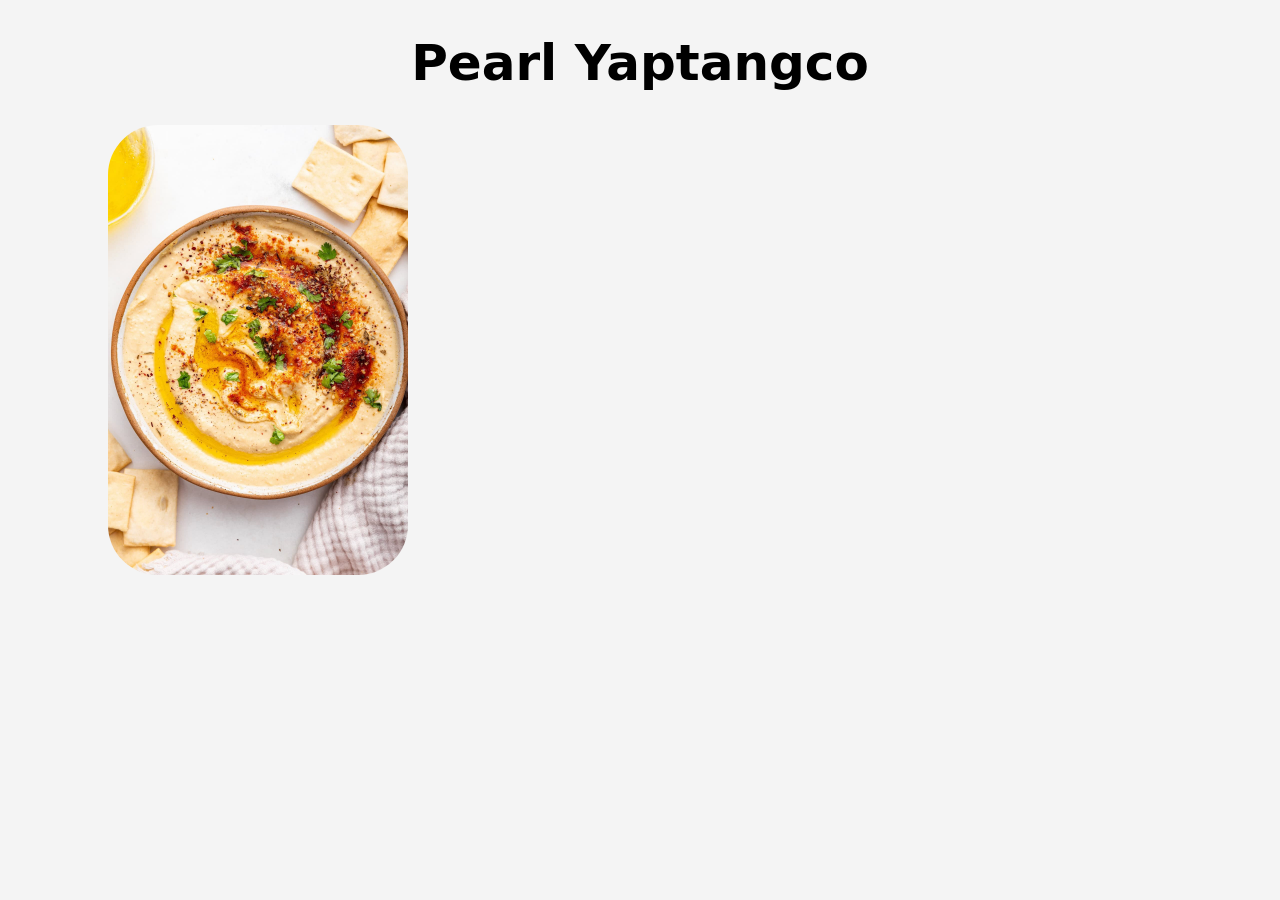
==== index.html @ df002f91 "Initial commit" ====
<!DOCTYPE html>
<html>
    <body>
        <link rel="stylesheet" href="style.css">
        <h1 style="text-align: center; font-size: 50px;">Pearl Yaptangco</h1>
        <img style="height: 450px; width: auto; margin-left: 100px; border-radius: 50px;" src="hummus.jpg" alt="hummus">
    </body>
</html>
---- style.css ----
body {
font-family: system-ui;
background-color: #f4f4f4;
}
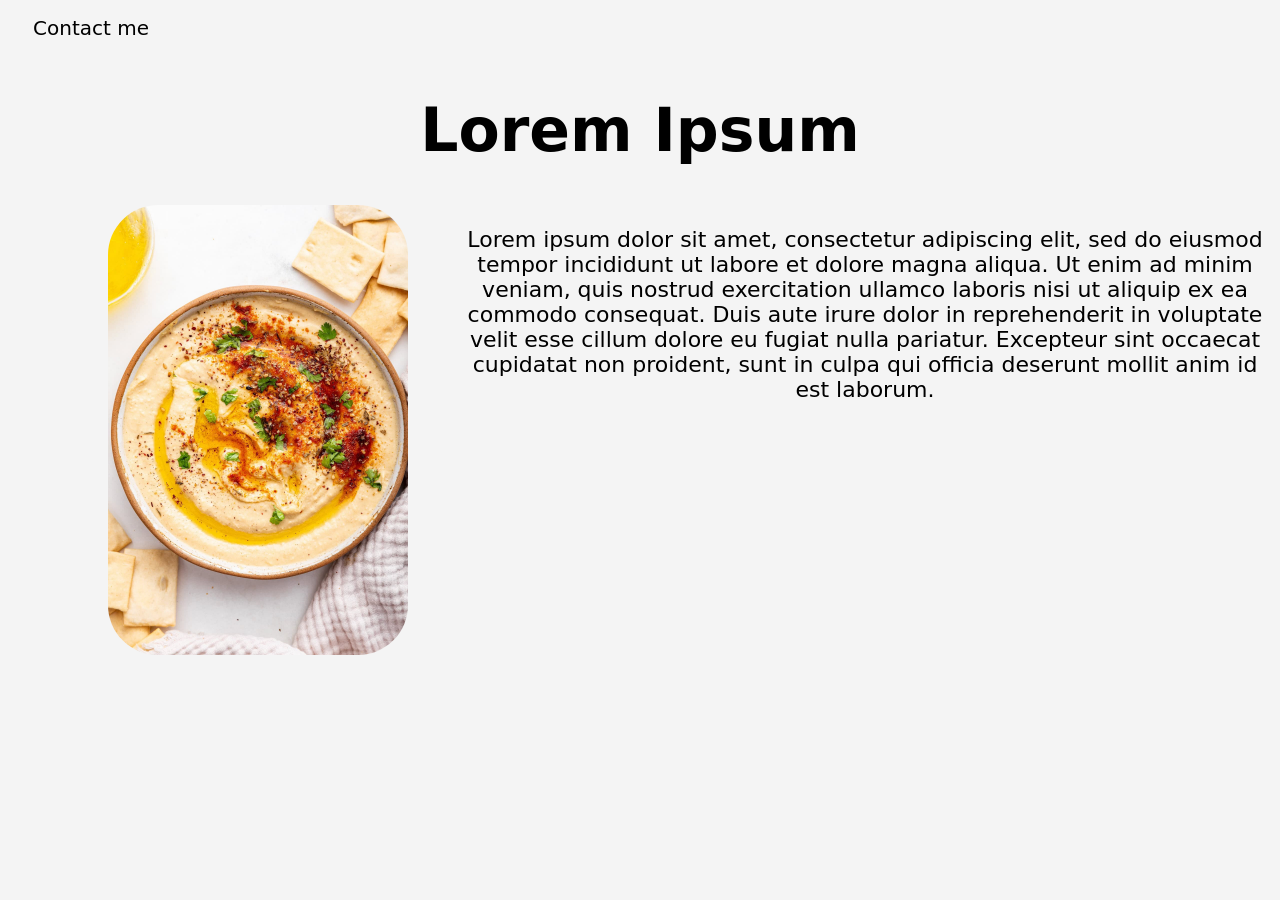
==== commit 5da33d3f: "Add index.html style.css contactMe.html" ====
--- a/index.html
+++ b/index.html
@@ -1,8 +1,13 @@
 <!DOCTYPE html>
 <html>
+    <head></head>
     <body>
         <link rel="stylesheet" href="style.css">
-        <h1 style="text-align: center; font-size: 50px;">Pearl Yaptangco</h1>
-        <img style="height: 450px; width: auto; margin-left: 100px; border-radius: 50px;" src="hummus.jpg" alt="hummus">
+        <p><a style="font-size: 20px; text-decoration: none; color: black; margin-top: 10px; margin-left: 25px;" href="contactMe.html">Contact me</a></p>
+        <h1 style="text-align: center; font-size: 60px; margin-top: 55px;">Lorem Ipsum</h1> 
+    <div class="container">
+        <img style="height: 450px; width: auto; margin-left: 100px; border-radius: 50px;" src="hummus.jpg" alt="hummus"> 
+          <p style="font-size: 22px; margin-left: 50px; width: 820px; text-align: center; " ">Lorem ipsum dolor sit amet, consectetur adipiscing elit, sed do eiusmod tempor incididunt ut labore et dolore magna aliqua. Ut enim ad minim veniam, quis nostrud exercitation ullamco laboris nisi ut aliquip ex ea commodo consequat. Duis aute irure dolor in reprehenderit in voluptate velit esse cillum dolore eu fugiat nulla pariatur. Excepteur sint occaecat cupidatat non proident, sunt in culpa qui officia deserunt mollit anim id est laborum.</p>
+    </div>      
     </body>
 </html>
--- a/style.css
+++ b/style.css
@@ -1,4 +1,7 @@
 body {
 font-family: system-ui;
 background-color: #f4f4f4;
+}
+.container {
+display: flex;
 }
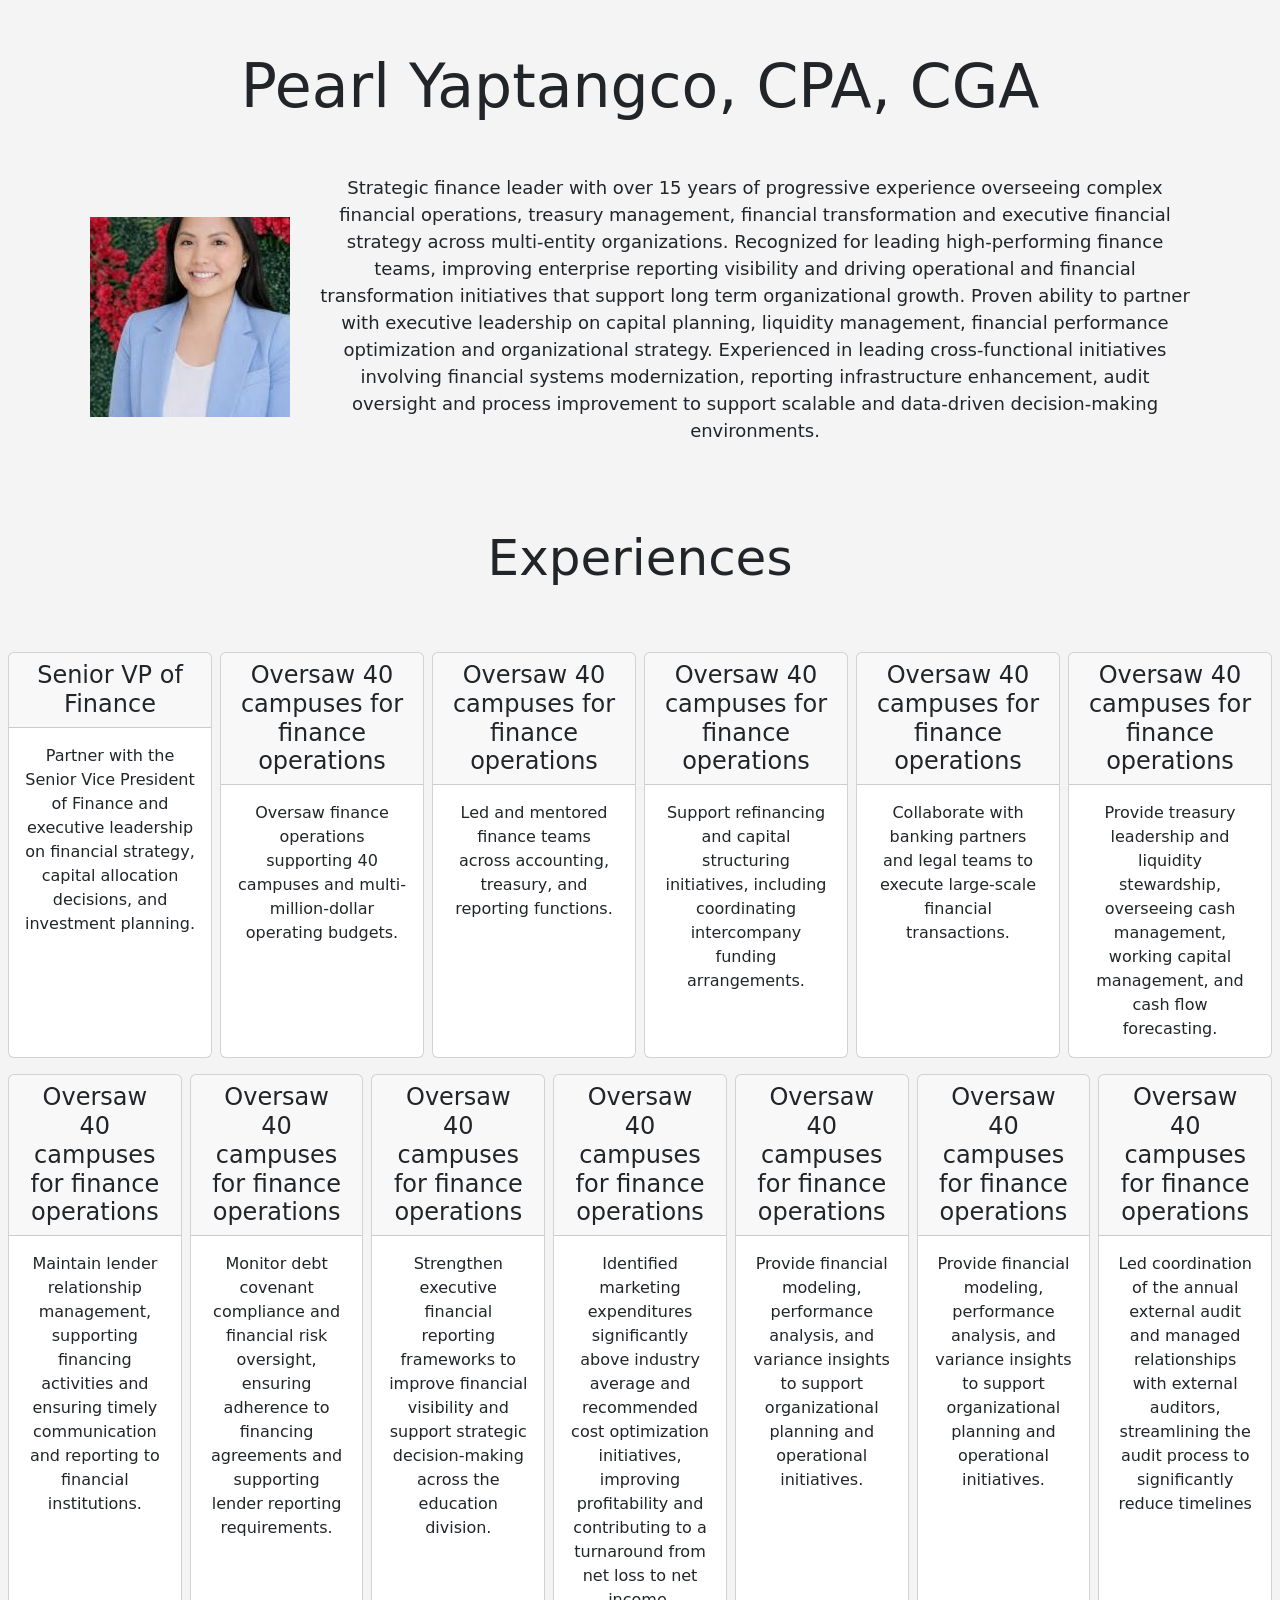
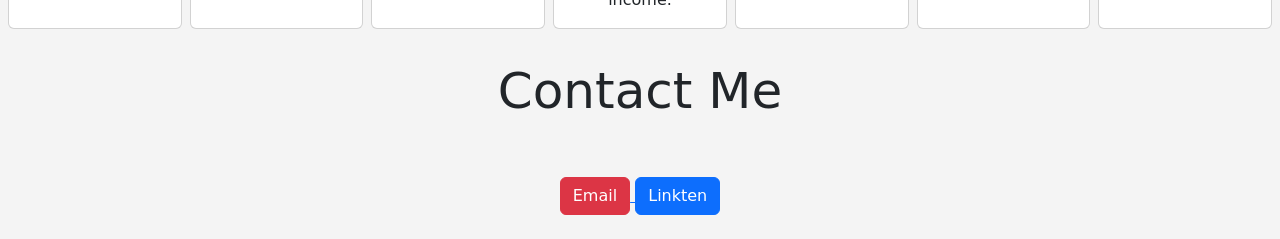
==== commit 09914f81: "add experiences and contact buttons" ====
--- a/index.html
+++ b/index.html
@@ -1,13 +1,242 @@
-<!DOCTYPE html>
+<!doctype html>
 <html>
-    <head></head>
-    <body>
-        <link rel="stylesheet" href="style.css">
-        <p><a style="font-size: 20px; text-decoration: none; color: black; margin-top: 10px; margin-left: 25px;" href="contactMe.html">Contact me</a></p>
-        <h1 style="text-align: center; font-size: 60px; margin-top: 55px;">Lorem Ipsum</h1> 
+  <head>
+    <title>Pearl Yaptangco</title>
+
+    <link rel="icon" type="image/x-icon" href="/py logo thing.png" />
+    <script src="https://cdn.jsdelivr.net/npm/bootstrap@5.3.8/dist/js/bootstrap.bundle.min.js"></script>
+    <link
+      rel="stylesheet"
+      href="https://cdn.jsdelivr.net/npm/bootstrap@5.3.8/dist/css/bootstrap.min.css"
+    />
+  </head>
+  <body>
+    <link rel="stylesheet" href="style.css" />
+    <h1 style="font-size: 60px;">Pearl Yaptangco, CPA, CGA</h1>
+    <br />
     <div class="container">
-        <img style="height: 450px; width: auto; margin-left: 100px; border-radius: 50px;" src="hummus.jpg" alt="hummus"> 
-          <p style="font-size: 22px; margin-left: 50px; width: 820px; text-align: center; " ">Lorem ipsum dolor sit amet, consectetur adipiscing elit, sed do eiusmod tempor incididunt ut labore et dolore magna aliqua. Ut enim ad minim veniam, quis nostrud exercitation ullamco laboris nisi ut aliquip ex ea commodo consequat. Duis aute irure dolor in reprehenderit in voluptate velit esse cillum dolore eu fugiat nulla pariatur. Excepteur sint occaecat cupidatat non proident, sunt in culpa qui officia deserunt mollit anim id est laborum.</p>
-    </div>      
-    </body>
-</html>+      <img src="mother picture ig.jpeg" alt="hummus" />
+      <p style="font-size: 18px;">
+        Strategic finance leader with over 15 years of progressive experience
+        overseeing complex financial operations, treasury management, financial
+        transformation and executive financial strategy across multi-entity
+        organizations. Recognized for leading high-performing finance teams,
+        improving enterprise reporting visibility and driving operational and
+        financial transformation initiatives that support long term
+        organizational growth. Proven ability to partner with executive
+        leadership on capital planning, liquidity management, financial
+        performance optimization and organizational strategy. Experienced in
+        leading cross-functional initiatives involving financial systems
+        modernization, reporting infrastructure enhancement, audit oversight and
+        process improvement to support scalable and data-driven decision-making
+        environments.
+      </p>
+    </div>
+
+    <div>
+      <br>
+      <br>
+      <h1 style="font-size: 50px;">Experiences</h1>
+      <br>
+      <br>
+      <div class="d-flex p-1">
+        <div class="card m-1" style="width: 25rem">
+          <h4 class="card-header">Senior VP of Finance</h4>
+
+          <div class="card-body">
+            <p class="card-text">
+              Partner with the Senior Vice President of Finance and executive
+              leadership on financial strategy, capital allocation decisions,
+              and investment planning.
+            </p>
+          </div>
+        </div>
+
+        <div class="card m-1" style="width: 25rem">
+          <h4 class="card-header">
+            Oversaw 40 campuses for finance operations
+          </h4>
+
+          <div class="card-body">
+            <p class="card-text">
+              Oversaw finance operations supporting 40 campuses and
+              multi-million-dollar operating budgets.
+            </p>
+          </div>
+        </div>
+
+        <div class="card m-1" style="width: 25rem">
+          <h4 class="card-header">
+            Oversaw 40 campuses for finance operations
+          </h4>
+
+          <div class="card-body">
+            <p class="card-text">
+              Led and mentored finance teams across accounting, treasury, and
+              reporting functions.
+            </p>
+          </div>
+        </div>
+
+        <div class="card m-1" style="width: 25rem">
+          <h4 class="card-header">
+            Oversaw 40 campuses for finance operations
+          </h4>
+
+          <div class="card-body">
+            <p class="card-text">
+              Support refinancing and capital structuring initiatives, including
+              coordinating intercompany funding arrangements.
+            </p>
+          </div>
+        </div>
+
+        <div class="card m-1" style="width: 25rem">
+          <h4 class="card-header">
+            Oversaw 40 campuses for finance operations
+          </h4>
+
+          <div class="card-body">
+            <p class="card-text">
+              Collaborate with banking partners and legal teams to execute
+              large-scale financial transactions.
+            </p>
+          </div>
+        </div>
+
+        <div class="card m-1" style="width: 25rem">
+          <h4 class="card-header">
+            Oversaw 40 campuses for finance operations
+          </h4>
+
+          <div class="card-body">
+            <p class="card-text">
+              Provide treasury leadership and liquidity stewardship, overseeing
+              cash management, working capital management, and cash flow
+              forecasting.
+            </p>
+          </div>
+        </div>
+      </div>
+
+      <div class="d-flex p-1">
+        <div class="card m-1" style="width: 25rem">
+          <h4 class="card-header">
+            Oversaw 40 campuses for finance operations
+          </h4>
+
+          <div class="card-body">
+            <p class="card-text">
+              Maintain lender relationship management, supporting financing
+              activities and ensuring timely communication and reporting to
+              financial institutions.
+            </p>
+          </div>
+        </div>
+
+        <div class="card m-1" style="width: 25rem">
+          <h4 class="card-header">
+            Oversaw 40 campuses for finance operations
+          </h4>
+
+          <div class="card-body">
+            <p class="card-text">
+              Monitor debt covenant compliance and financial risk oversight,
+              ensuring adherence to financing agreements and supporting lender
+              reporting requirements.
+            </p>
+          </div>
+        </div>
+
+        <div class="card m-1" style="width: 25rem">
+          <h4 class="card-header">
+            Oversaw 40 campuses for finance operations
+          </h4>
+
+          <div class="card-body">
+            <p class="card-text">
+              Strengthen executive financial reporting frameworks to improve
+              financial visibility and support strategic decision-making across
+              the education division.
+            </p>
+          </div>
+        </div>
+
+        <div class="card m-1" style="width: 25rem">
+          <h4 class="card-header">
+            Oversaw 40 campuses for finance operations
+          </h4>
+
+          <div class="card-body">
+            <p class="card-text">
+              Identified marketing expenditures significantly above industry
+              average and recommended cost optimization initiatives, improving
+              profitability and contributing to a turnaround from net loss to
+              net income.
+            </p>
+          </div>
+        </div>
+
+        <div class="card m-1" style="width: 25rem">
+          <h4 class="card-header">
+            Oversaw 40 campuses for finance operations
+          </h4>
+
+          <div class="card-body">
+            <p class="card-text">
+              Provide financial modeling, performance analysis, and variance
+              insights to support organizational planning and operational
+              initiatives.
+            </p>
+          </div>
+        </div>
+
+        <div class="card m-1" style="width: 25rem">
+          <h4 class="card-header">
+            Oversaw 40 campuses for finance operations
+          </h4>
+
+          <div class="card-body">
+            <p class="card-text">
+              Provide financial modeling, performance analysis, and variance
+              insights to support organizational planning and operational
+              initiatives.
+            </p>
+          </div>
+        </div>
+
+        <div class="card m-1" style="width: 25rem">
+          <h4 class="card-header">
+            Oversaw 40 campuses for finance operations
+          </h4>
+
+          <div class="card-body">
+            <p class="card-text">
+              Led coordination of the annual external audit and managed
+              relationships with external auditors, streamlining the audit
+              process to significantly reduce timelines
+            </p>
+          </div>
+        </div>
+      </div>
+
+    <div>
+      <br />
+      <h1 style="text-align: center; font-size: 50px">Contact Me</h1>   <!-- Note: put this "Contact Me" section in the top right corner.-->
+      <br />
+      <br>
+      <a href="mailto:peralyaptango@gmail.com">
+        <button class="btn btn-danger">Email</button>
+      </a>
+
+     
+
+<a href="https://linkedin.com/in/pearlyaptangco">
+        <button class="btn btn-primary">Linkten</button>
+      </a>
+
+
+      <br /><br />
+    </div>
+  </body>
+</html>
--- a/style.css
+++ b/style.css
@@ -1,7 +1,19 @@
 body {
 font-family: system-ui;
 background-color: #f4f4f4;
+text-align:center;
+margin-top: 50px;
 }
 .container {
 display: flex;
+}
+.experiences {
+font-size: 20px;
+}
+
+.container {
+  display: flex;
+  align-items: center;
+  gap: 30px;
+  padding: 20px;
 }
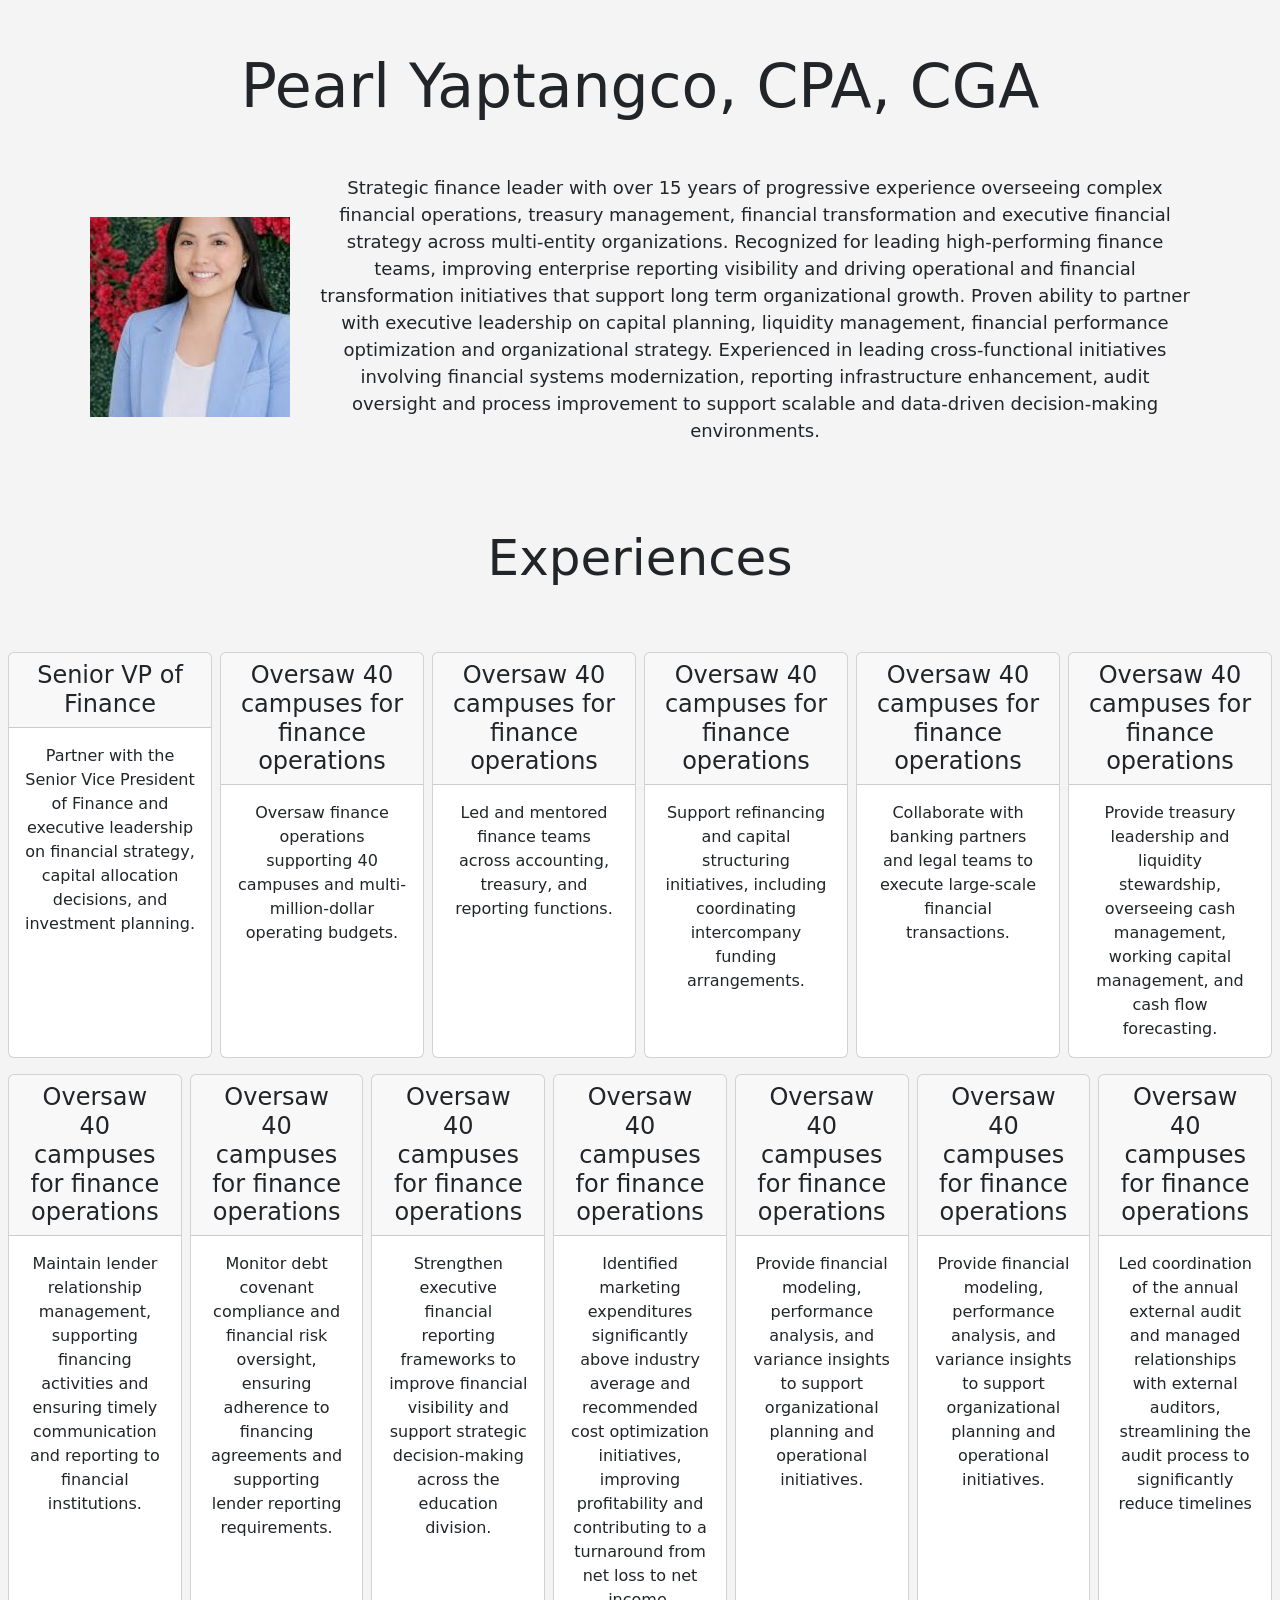
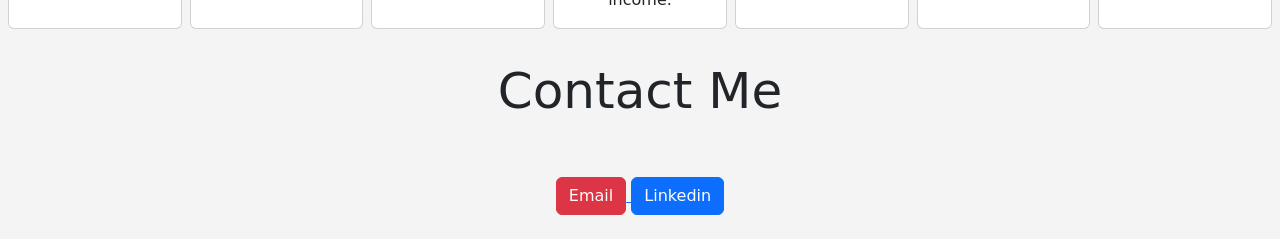
==== commit 5e7e6827: "add linkedin" ====
--- a/index.html
+++ b/index.html
@@ -232,7 +232,7 @@
      
 
 <a href="https://linkedin.com/in/pearlyaptangco">
-        <button class="btn btn-primary">Linkten</button>
+        <button class="btn btn-primary">Linkedin</button>
       </a>
 
 
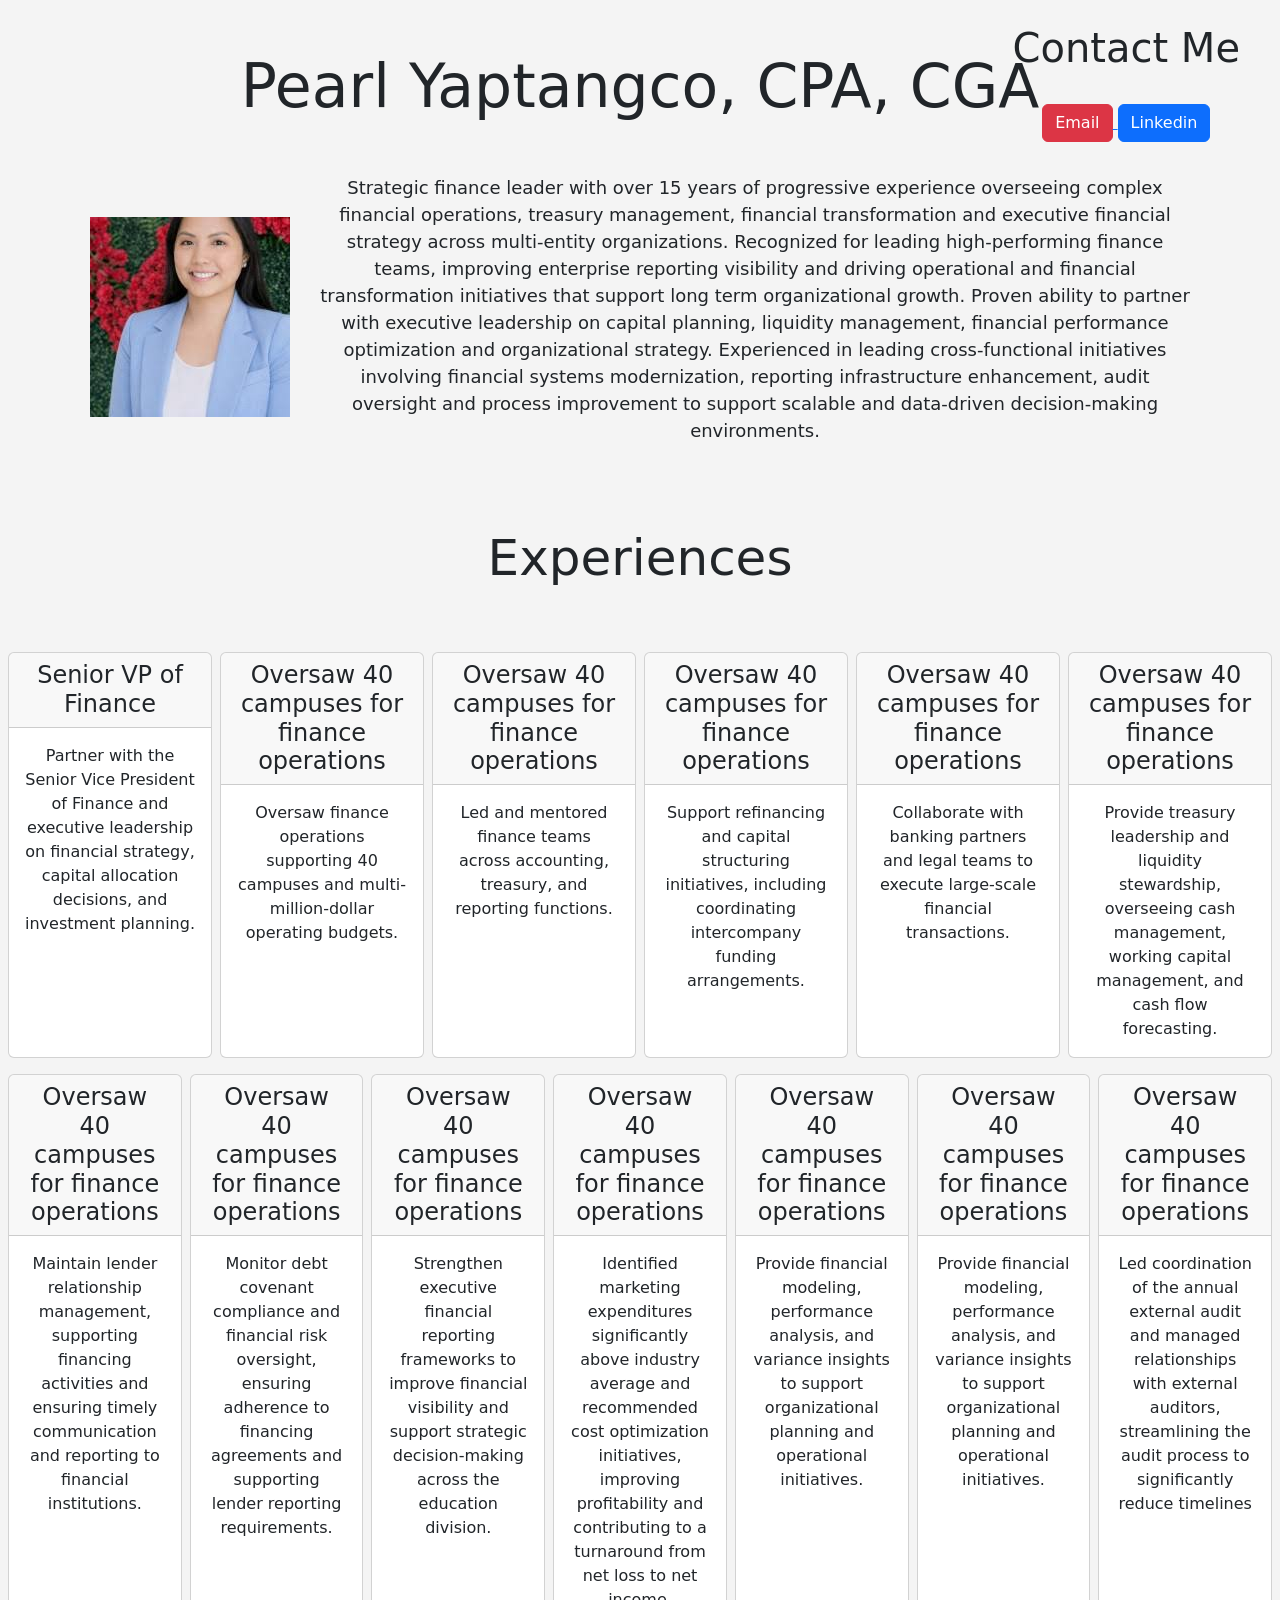
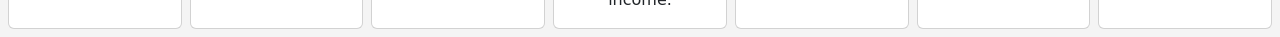
==== commit 44753ad4: "moved contact me section to the top right" ====
--- a/index.html
+++ b/index.html
@@ -220,11 +220,10 @@
         </div>
       </div>
 
-    <div>
+    <div class="contactMe">
       <br />
-      <h1 style="text-align: center; font-size: 50px">Contact Me</h1>   <!-- Note: put this "Contact Me" section in the top right corner.-->
+      <h1 style="text-align: center; font-size: 40px">Contact Me</h1>
       <br />
-      <br>
       <a href="mailto:peralyaptango@gmail.com">
         <button class="btn btn-danger">Email</button>
       </a>
--- a/style.css
+++ b/style.css
@@ -16,4 +16,11 @@
   align-items: center;
   gap: 30px;
   padding: 20px;
+}
+
+.contactMe {
+  position: absolute;
+  top: 0;
+  right: 0;
+  padding-right: 40px;
 }
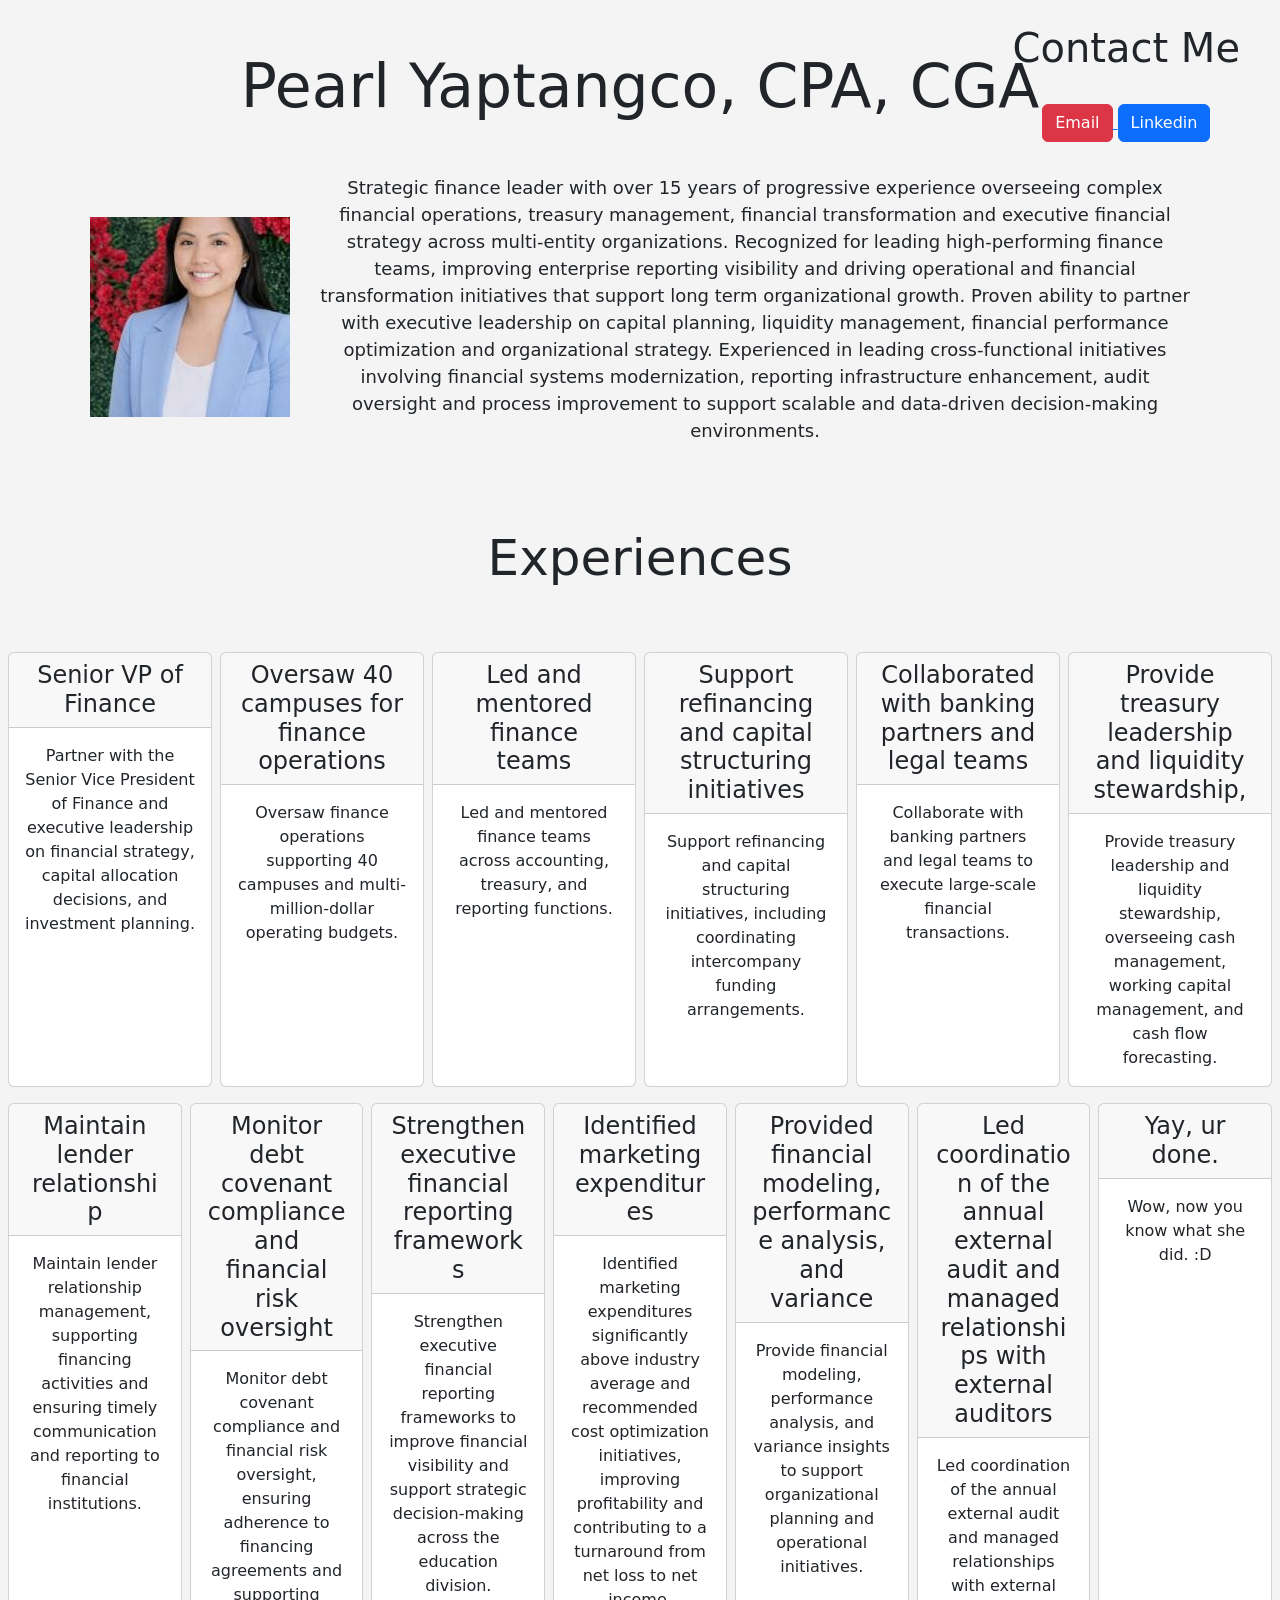
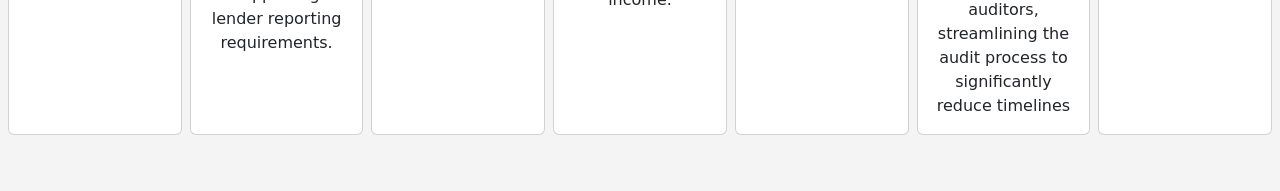
==== commit 1bb6e290: "add readme" ====
--- a/index.html
+++ b/index.html
@@ -67,7 +67,7 @@
 
         <div class="card m-1" style="width: 25rem">
           <h4 class="card-header">
-            Oversaw 40 campuses for finance operations
+            Led and mentored finance teams
           </h4>
 
           <div class="card-body">
@@ -80,7 +80,7 @@
 
         <div class="card m-1" style="width: 25rem">
           <h4 class="card-header">
-            Oversaw 40 campuses for finance operations
+           Support refinancing and capital structuring initiatives
           </h4>
 
           <div class="card-body">
@@ -93,7 +93,7 @@
 
         <div class="card m-1" style="width: 25rem">
           <h4 class="card-header">
-            Oversaw 40 campuses for finance operations
+            Collaborated with banking partners and legal teams
           </h4>
 
           <div class="card-body">
@@ -106,7 +106,7 @@
 
         <div class="card m-1" style="width: 25rem">
           <h4 class="card-header">
-            Oversaw 40 campuses for finance operations
+            Provide treasury leadership and liquidity stewardship,
           </h4>
 
           <div class="card-body">
@@ -122,7 +122,7 @@
       <div class="d-flex p-1">
         <div class="card m-1" style="width: 25rem">
           <h4 class="card-header">
-            Oversaw 40 campuses for finance operations
+            Maintain lender relationship
           </h4>
 
           <div class="card-body">
@@ -136,7 +136,7 @@
 
         <div class="card m-1" style="width: 25rem">
           <h4 class="card-header">
-            Oversaw 40 campuses for finance operations
+            Monitor debt covenant compliance and financial risk oversight
           </h4>
 
           <div class="card-body">
@@ -150,7 +150,7 @@
 
         <div class="card m-1" style="width: 25rem">
           <h4 class="card-header">
-            Oversaw 40 campuses for finance operations
+            Strengthen executive financial reporting frameworks
           </h4>
 
           <div class="card-body">
@@ -164,7 +164,7 @@
 
         <div class="card m-1" style="width: 25rem">
           <h4 class="card-header">
-            Oversaw 40 campuses for finance operations
+            Identified marketing expenditures
           </h4>
 
           <div class="card-body">
@@ -179,7 +179,7 @@
 
         <div class="card m-1" style="width: 25rem">
           <h4 class="card-header">
-            Oversaw 40 campuses for finance operations
+             Provided financial modeling, performance analysis, and variance
           </h4>
 
           <div class="card-body">
@@ -193,28 +193,27 @@
 
         <div class="card m-1" style="width: 25rem">
           <h4 class="card-header">
-            Oversaw 40 campuses for finance operations
-          </h4>
-
-          <div class="card-body">
-            <p class="card-text">
-              Provide financial modeling, performance analysis, and variance
-              insights to support organizational planning and operational
-              initiatives.
-            </p>
-          </div>
-        </div>
-
-        <div class="card m-1" style="width: 25rem">
-          <h4 class="card-header">
-            Oversaw 40 campuses for finance operations
-          </h4>
-
-          <div class="card-body">
-            <p class="card-text">
-              Led coordination of the annual external audit and managed
+            Led coordination of the annual external audit and managed
+              relationships with external auditors
+          </h4>
+
+          <div class="card-body">
+            <p class="card-text">
+             Led coordination of the annual external audit and managed
               relationships with external auditors, streamlining the audit
               process to significantly reduce timelines
+            </p>
+          </div>
+        </div>
+
+        <div class="card m-1" style="width: 25rem">
+          <h4 class="card-header">
+            Yay, ur done.
+          </h4>
+
+          <div class="card-body">
+            <p class="card-text">
+              Wow, now you know what she did. :D
             </p>
           </div>
         </div>
@@ -237,5 +236,7 @@
 
       <br /><br />
     </div>
+    <br>
+    <br>
   </body>
 </html>
